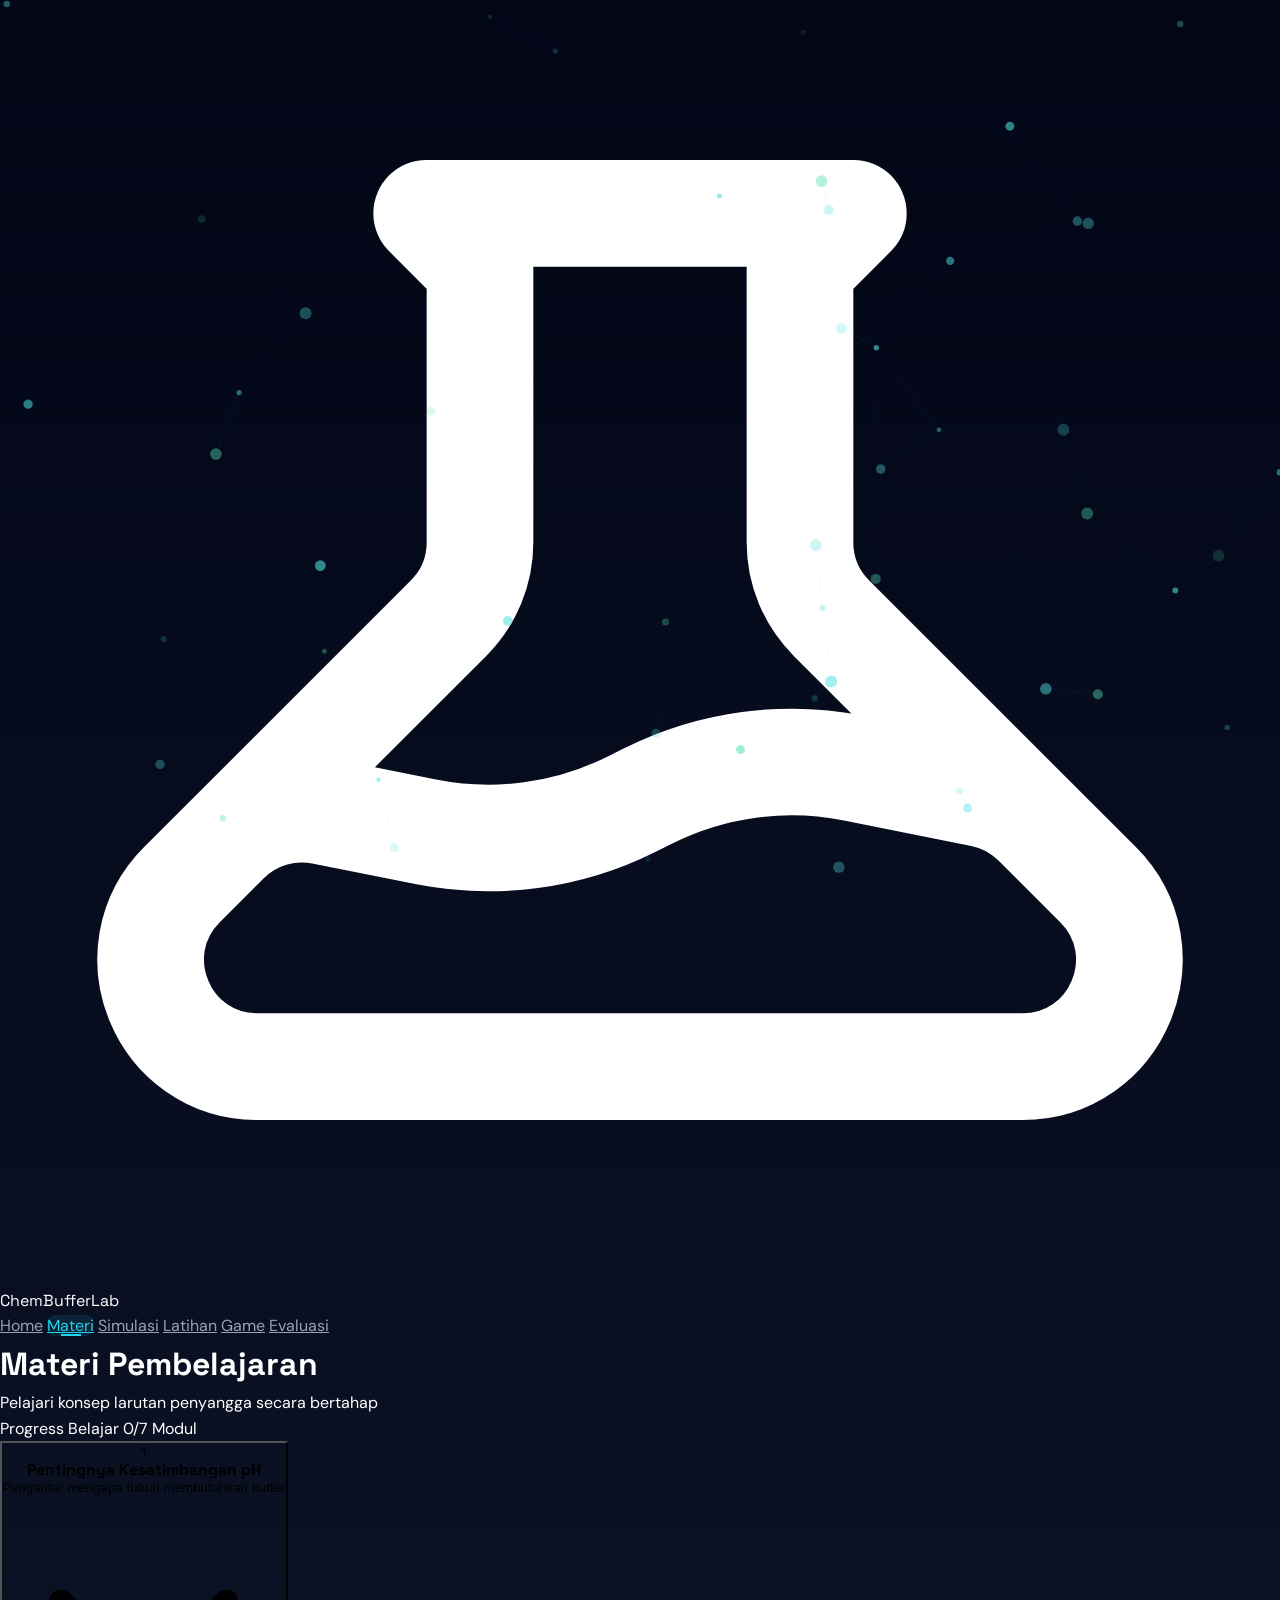
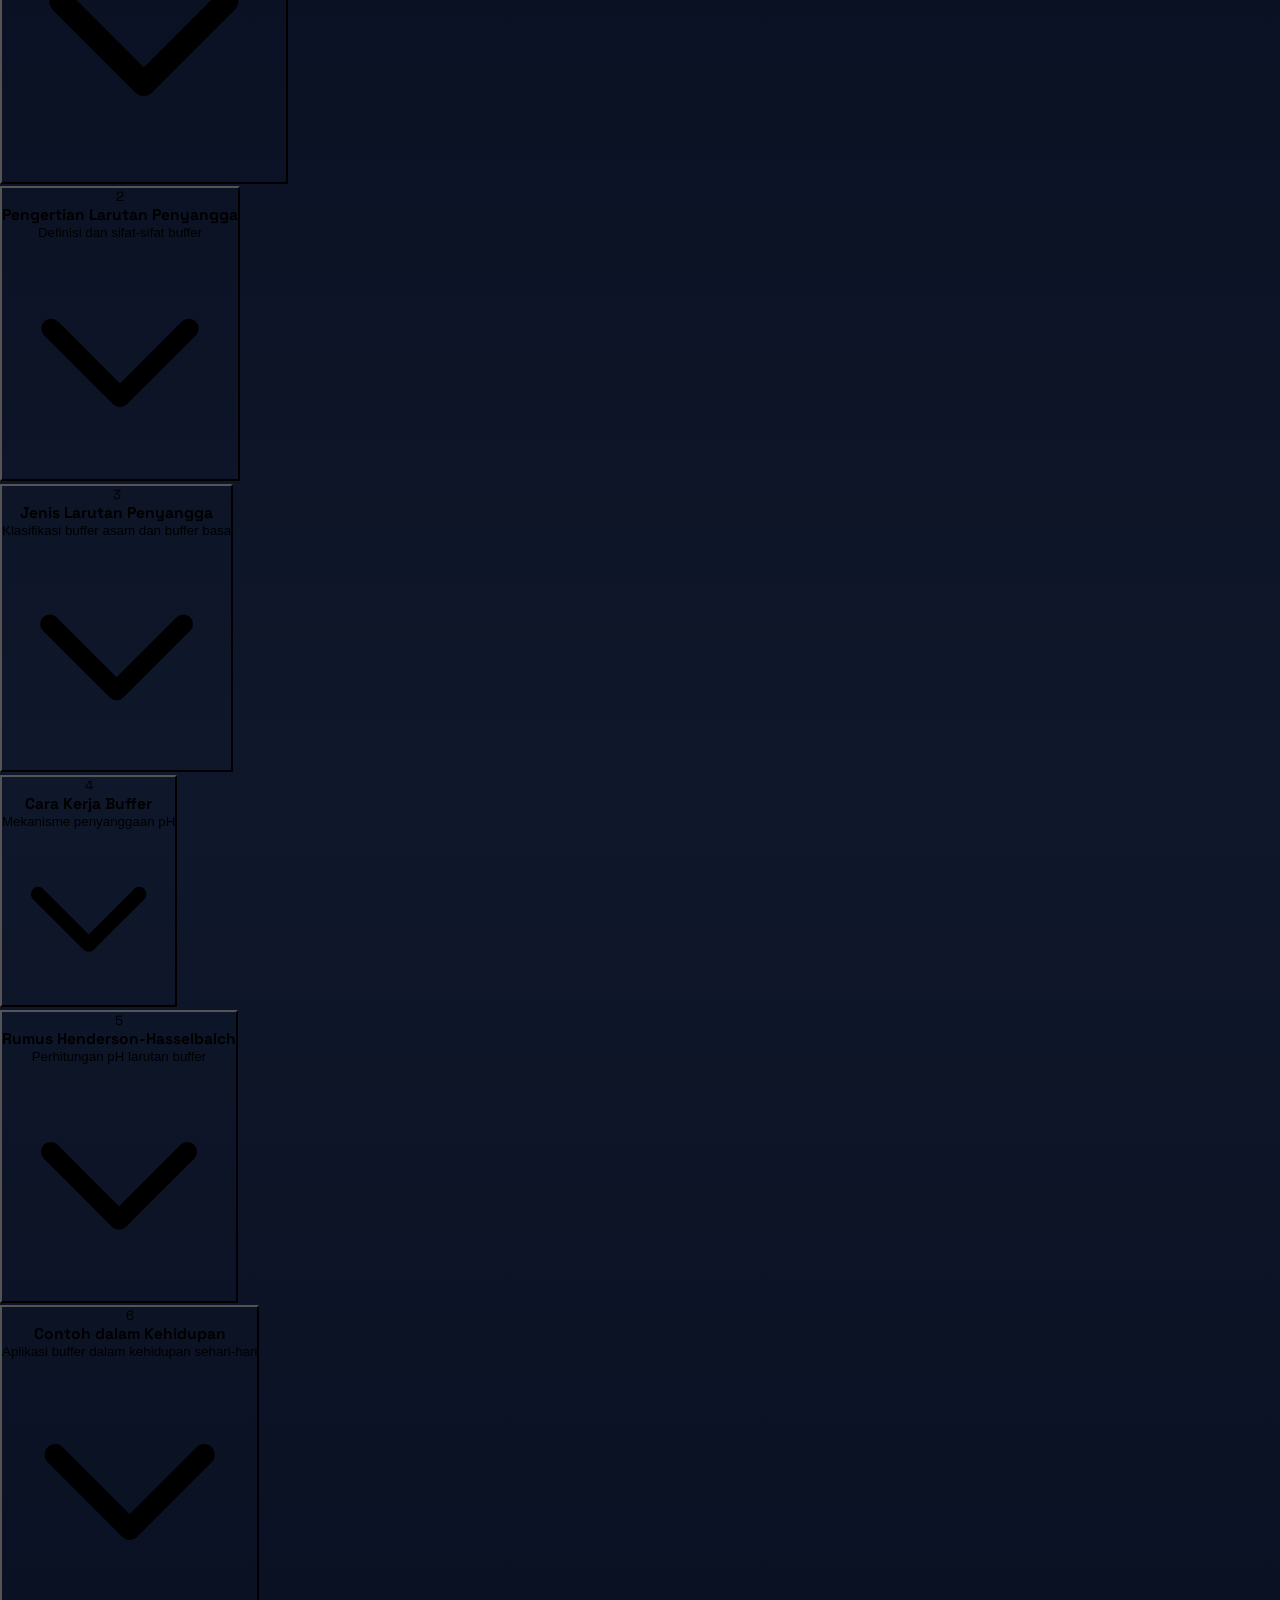
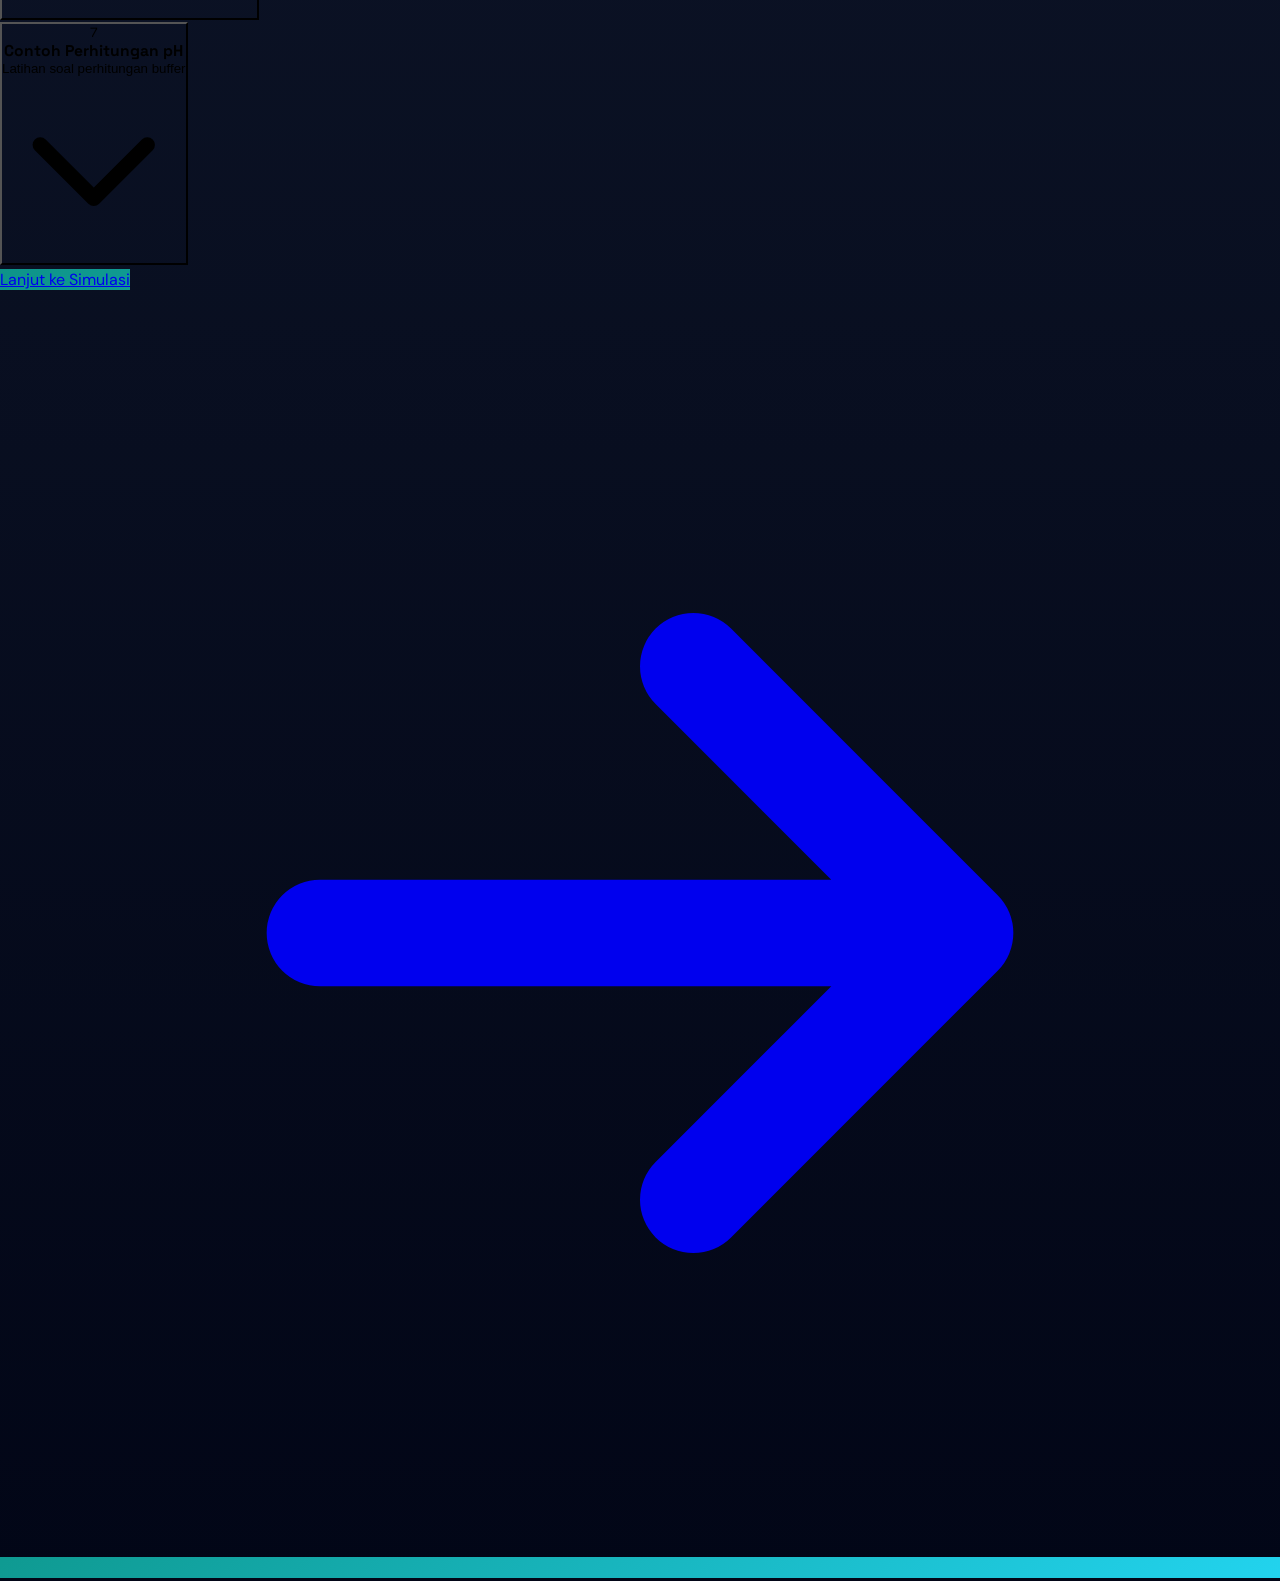
==== materi.html @ 18c6b0d8 "Add files via upload" ====
<!DOCTYPE html>
<html lang="id">
<head>
  <meta charset="UTF-8">
  <meta name="viewport" content="width=device-width, initial-scale=1.0">
  <title>Materi - ChemBufferLab</title>
  <script src="https://cdn.tailwindcss.com"></script>
  <link href="https://fonts.googleapis.com/css2?family=Space+Grotesk:wght@400;500;600;700&family=DM+Sans:wght@400;500;600&display=swap" rel="stylesheet">
  <!-- PATH DIPERBAIKI -->
  <link rel="stylesheet" href="assets/css/style.css">
  <script> tailwind.config = { theme: { extend: { fontFamily: { display: ['Space Grotesk', 'sans-serif'], body: ['DM Sans', 'sans-serif'] }, colors: { primary: '#0d9488', accent: '#22d3ee', dark: '#0f172a', darker: '#020617', card: '#1e293b', muted: '#94a3b8' } } } } </script>
</head>
<body class="min-h-screen">
  <canvas id="particles-canvas"></canvas>
  
  <!-- NAVBAR -->
  <header class="fixed top-0 left-0 right-0 z-50 bg-darker/80 backdrop-blur-xl border-b border-border">
    <nav class="max-w-7xl mx-auto px-4 sm:px-6 lg:px-8">
      <div class="flex items-center justify-between h-16">
        <div class="flex items-center gap-3">
          <div class="w-10 h-10 rounded-lg bg-gradient-to-br from-primary to-accent flex items-center justify-center">
            <svg class="w-6 h-6 text-white" fill="none" stroke="currentColor" viewBox="0 0 24 24"><path stroke-linecap="round" stroke-linejoin="round" stroke-width="2" d="M19.428 15.428a2 2 0 00-1.022-.547l-2.387-.477a6 6 0 00-3.86.517l-.318.158a6 6 0 01-3.86.517L6.05 15.21a2 2 0 00-1.806.547M8 4h8l-1 1v5.172a2 2 0 00.586 1.414l5 5c1.26 1.26.367 3.414-1.415 3.414H4.828c-1.782 0-2.674-2.154-1.414-3.414l5-5A2 2 0 009 10.172V5L8 4z"/></svg>
          </div>
          <span class="font-display font-bold text-xl">ChemBufferLab</span>
        </div>
        <div class="desktop-menu items-center gap-1">
          <a href="index.html" class="nav-link px-4 py-2 text-sm font-medium">Home</a>
          <a href="materi.html" class="nav-link px-4 py-2 text-sm font-medium active">Materi</a>
          <a href="simulasi.html" class="nav-link px-4 py-2 text-sm font-medium">Simulasi</a>
          <a href="latihan.html" class="nav-link px-4 py-2 text-sm font-medium">Latihan</a>
          <a href="game.html" class="nav-link px-4 py-2 text-sm font-medium">Game</a>
          <a href="evaluasi.html" class="nav-link px-4 py-2 text-sm font-medium">Evaluasi</a>
        </div>
        <button id="mobile-menu-btn" class="mobile-menu p-2 rounded-lg hover:bg-card">
          <svg class="w-6 h-6" fill="none" stroke="currentColor" viewBox="0 0 24 24"><path stroke-linecap="round" stroke-linejoin="round" stroke-width="2" d="M4 6h16M4 12h16M4 18h16"/></svg>
        </button>
      </div>
      <div id="mobile-menu" class="hidden pb-4">
        <div class="flex flex-col gap-2">
          <a href="index.html" class="nav-link px-4 py-2 text-sm font-medium text-left">Home</a>
          <a href="materi.html" class="nav-link px-4 py-2 text-sm font-medium text-left active">Materi</a>
          <a href="simulasi.html" class="nav-link px-4 py-2 text-sm font-medium text-left">Simulasi</a>
          <a href="latihan.html" class="nav-link px-4 py-2 text-sm font-medium text-left">Latihan</a>
          <a href="game.html" class="nav-link px-4 py-2 text-sm font-medium text-left">Game</a>
          <a href="evaluasi.html" class="nav-link px-4 py-2 text-sm font-medium text-left">Evaluasi</a>
        </div>
      </div>
    </nav>
  </header>

  <main class="relative z-10 pt-20">
    <div class="max-w-5xl mx-auto px-4 py-10">
      <h1 class="font-display text-3xl sm:text-4xl font-bold mb-2">Materi Pembelajaran</h1>
      <p class="text-muted mb-10">Pelajari konsep larutan penyangga secara bertahap</p>
      
      <!-- Progress -->
      <div class="mb-8">
        <div class="flex justify-between text-sm mb-2">
          <span class="text-muted">Progress Belajar</span>
          <span class="text-accent" id="materi-progress-text">0/7 Modul</span>
        </div>
        <div class="progress-bar h-2">
          <div class="progress-fill" id="materi-progress-bar" style="width: 0%"></div>
        </div>
      </div>
      
      <!-- Accordion Modules -->
      <div class="space-y-4" id="materi-accordion">
        
        <!-- Modul 1 -->
        <div class="accordion-item bg-card rounded-2xl border border-border overflow-hidden">
          <button class="accordion-trigger w-full p-6 text-left flex items-center justify-between" onclick="toggleAccordion(0)">
            <div class="flex items-center gap-4">
              <div class="w-10 h-10 rounded-xl bg-primary/20 flex items-center justify-center font-display font-bold text-primary">1</div>
              <div>
                <h3 class="font-display font-semibold">Pentingnya Kesetimbangan pH</h3>
                <p class="text-sm text-muted">Pengantar mengapa tubuh membutuhkan buffer</p>
              </div>
            </div>
            <svg class="w-5 h-5 text-muted accordion-icon transition-transform" fill="none" stroke="currentColor" viewBox="0 0 24 24"><path stroke-linecap="round" stroke-linejoin="round" stroke-width="2" d="M19 9l-7 7-7-7"/></svg>
          </button>
          <div class="accordion-content">
            <div class="p-6 pt-0 border-t border-border">
              <p class="text-muted mb-4">Tubuh manusia tidak bisa menerima pH yang tiba-tiba naik atau turun drastis akibat larutan asam atau basa. Hal ini berbahaya bagi tubuh bahkan bisa menyebabkan kematian.</p>
              <!-- PATH GAMBAR DIPERBAIKI -->
              <div class="mb-4 rounded-xl overflow-hidden border border-border bg-dark/50">
                <img src="assets/images/phtubuh.jpg" alt="Ilustrasi Keseimbangan pH" class="w-full h-auto object-cover">
              </div>
              <p class="text-muted">Peran larutan penyangga adalah untuk mempertahankan dan menjaga keseimbangan pH tersebut.</p>
            </div>
          </div>
        </div>

        <!-- Modul 2 -->
        <div class="accordion-item bg-card rounded-2xl border border-border overflow-hidden">
          <button class="accordion-trigger w-full p-6 text-left flex items-center justify-between" onclick="toggleAccordion(1)">
            <div class="flex items-center gap-4">
              <div class="w-10 h-10 rounded-xl bg-primary/20 flex items-center justify-center font-display font-bold text-primary">2</div>
              <div>
                <h3 class="font-display font-semibold">Pengertian Larutan Penyangga</h3>
                <p class="text-sm text-muted">Definisi dan sifat-sifat buffer</p>
              </div>
            </div>
            <svg class="w-5 h-5 text-muted accordion-icon transition-transform" fill="none" stroke="currentColor" viewBox="0 0 24 24"><path stroke-linecap="round" stroke-linejoin="round" stroke-width="2" d="M19 9l-7 7-7-7"/></svg>
          </button>
          <div class="accordion-content">
            <div class="p-6 pt-0 border-t border-border">
              <p class="text-muted mb-4">Larutan penyangga adalah larutan yang pH-nya relatif tetap dan tidak berubah secara signifikan meskipun ditambahkan sedikit asam kuat, basa kuat, atau diencerkan.</p>
              <!-- PATH GAMBAR DIPERBAIKI -->
              <div class="mb-4 rounded-xl overflow-hidden border border-border bg-dark/50">
                 <img src="assets/images/grafik.png" alt="Grafik Perubahan pH" class="w-full h-auto object-cover">
              </div>
            </div>
          </div>
        </div>

        <!-- Modul 3 -->
        <div class="accordion-item bg-card rounded-2xl border border-border overflow-hidden">
          <button class="accordion-trigger w-full p-6 text-left flex items-center justify-between" onclick="toggleAccordion(2)">
            <div class="flex items-center gap-4">
              <div class="w-10 h-10 rounded-xl bg-primary/20 flex items-center justify-center font-display font-bold text-primary">3</div>
              <div>
                <h3 class="font-display font-semibold">Jenis Larutan Penyangga</h3>
                <p class="text-sm text-muted">Klasifikasi buffer asam dan buffer basa</p>
              </div>
            </div>
            <svg class="w-5 h-5 text-muted accordion-icon transition-transform" fill="none" stroke="currentColor" viewBox="0 0 24 24"><path stroke-linecap="round" stroke-linejoin="round" stroke-width="2" d="M19 9l-7 7-7-7"/></svg>
          </button>
          <div class="accordion-content">
            <div class="p-6 pt-0 border-t border-border">
              <div class="space-y-4">
                <!-- Penyangga Asam -->
                <div class="p-4 rounded-xl bg-dark border border-border">
                  <div class="flex flex-col md:flex-row gap-4">
                    <div class="flex-1">
                      <h5 class="font-semibold text-green-400 mb-2">1. Larutan Penyangga Asam</h5>
                      <p class="text-sm text-muted mb-2">Terdiri dari asam lemah dan basa konjugatnya.</p>
                      <div class="flex flex-wrap gap-2 mb-2">
                        <span class="px-3 py-1 rounded-full bg-card text-xs font-mono">CH₃COOH + CH₃COONa</span>
                      </div>
                    </div>
                    <!-- PATH GAMBAR DIPERBAIKI -->
                    <div class="w-full md:w-40 h-28 rounded-lg overflow-hidden border border-border flex-shrink-0 bg-slate-800">
                       <img src="assets/images/asamasetat.jpg" alt="Struktur Asam Asetat" class="w-full h-full object-contain">
                    </div>
                  </div>
                </div>
                <!-- Penyangga Basa -->
                <div class="p-4 rounded-xl bg-dark border border-border">
                  <div class="flex flex-col md:flex-row gap-4">
                    <div class="flex-1">
                      <h5 class="font-semibold text-blue-400 mb-2">2. Larutan Penyangga Basa</h5>
                      <p class="text-sm text-muted mb-2">Terdiri dari basa lemah dan asam konjugatnya.</p>
                      <div class="flex flex-wrap gap-2 mb-2">
                        <span class="px-3 py-1 rounded-full bg-card text-xs font-mono">NH₃ + NH₄Cl</span>
                      </div>
                    </div>
                    <!-- PATH GAMBAR DIPERBAIKI -->
                    <div class="w-full md:w-40 h-28 rounded-lg overflow-hidden border border-border flex-shrink-0 bg-slate-800">
                       <img src="assets/images/amonia.jpg" alt="Struktur Amonia" class="w-full h-full object-contain">
                    </div>
                  </div>
                </div>
              </div>
            </div>
          </div>
        </div>
        
        <!-- Modul 4 -->
        <div class="accordion-item bg-card rounded-2xl border border-border overflow-hidden">
          <button class="accordion-trigger w-full p-6 text-left flex items-center justify-between" onclick="toggleAccordion(3)">
            <div class="flex items-center gap-4">
              <div class="w-10 h-10 rounded-xl bg-primary/20 flex items-center justify-center font-display font-bold text-primary">4</div>
              <div><h3 class="font-display font-semibold">Cara Kerja Buffer</h3><p class="text-sm text-muted">Mekanisme penyanggaan pH</p></div>
            </div>
            <svg class="w-5 h-5 text-muted accordion-icon transition-transform" fill="none" stroke="currentColor" viewBox="0 0 24 24"><path stroke-linecap="round" stroke-linejoin="round" stroke-width="2" d="M19 9l-7 7-7-7"/></svg>
          </button>
          <div class="accordion-content">
            <div class="p-6 pt-0 border-t border-border">
              <p class="text-muted mb-4">Larutan penyangga mengandung komponen yang dapat bereaksi dengan penambahan asam (H⁺) maupun basa (OH⁻).</p>
              <!-- PATH GAMBAR DIPERBAIKI -->
              <div class="mb-6 rounded-xl overflow-hidden border border-border bg-dark/50">
                 <img src="assets/images/gambar bufferi.jpg" alt="Mekanisme Reaksi Buffer" class="w-full h-auto object-contain p-2">
              </div>
              <div class="space-y-4">
                <div class="p-3 rounded-lg bg-red-500/10 border border-red-500/30">
                  <h5 class="font-semibold text-red-400 text-sm mb-1">Reaksi dengan Asam (H⁺):</h5>
                  <code class="text-xs text-accent">CH₃COO⁻ + H⁺ → CH₃COOH</code>
                </div>
                <div class="p-3 rounded-lg bg-blue-500/10 border border-blue-500/30">
                  <h5 class="font-semibold text-blue-400 text-sm mb-1">Reaksi dengan Basa (OH⁻):</h5>
                  <code class="text-xs text-accent">CH₃COOH + OH⁻ → CH₃COO⁻ + H₂O</code>
                </div>
              </div>
            </div>
          </div>
        </div>

        <!-- Modul 5 -->
        <div class="accordion-item bg-card rounded-2xl border border-border overflow-hidden">
          <button class="accordion-trigger w-full p-6 text-left flex items-center justify-between" onclick="toggleAccordion(4)">
            <div class="flex items-center gap-4">
              <div class="w-10 h-10 rounded-xl bg-primary/20 flex items-center justify-center font-display font-bold text-primary">5</div>
              <div><h3 class="font-display font-semibold">Rumus Henderson-Hasselbalch</h3><p class="text-sm text-muted">Perhitungan pH larutan buffer</p></div>
            </div>
            <svg class="w-5 h-5 text-muted accordion-icon transition-transform" fill="none" stroke="currentColor" viewBox="0 0 24 24"><path stroke-linecap="round" stroke-linejoin="round" stroke-width="2" d="M19 9l-7 7-7-7"/></svg>
          </button>
          <div class="accordion-content">
            <div class="p-6 pt-0 border-t border-border">
              <div class="p-4 rounded-xl bg-gradient-to-r from-primary/20 to-accent/20 border border-accent/30 mb-6 text-center">
                <p class="font-display text-xl md:text-2xl font-bold text-accent">pH = pKa + log ([A⁻]/[HA])</p>
              </div>
              <!-- PATH GAMBAR DIPERBAIKI -->
              <div class="mb-6 rounded-xl overflow-hidden border border-border bg-dark/50">
                 <img src="assets/images/henderson.jpg" alt="Rumus Henderson-Hasselbalch" class="w-full h-auto object-contain">
              </div>
            </div>
          </div>
        </div>

        <!-- Modul 6 -->
        <div class="accordion-item bg-card rounded-2xl border border-border overflow-hidden">
          <button class="accordion-trigger w-full p-6 text-left flex items-center justify-between" onclick="toggleAccordion(5)">
            <div class="flex items-center gap-4">
              <div class="w-10 h-10 rounded-xl bg-primary/20 flex items-center justify-center font-display font-bold text-primary">6</div>
              <div>
                <h3 class="font-display font-semibold">Contoh dalam Kehidupan</h3>
                <p class="text-sm text-muted">Aplikasi buffer dalam kehidupan sehari-hari</p>
              </div>
            </div>
            <svg class="w-5 h-5 text-muted accordion-icon transition-transform" fill="none" stroke="currentColor" viewBox="0 0 24 24"><path stroke-linecap="round" stroke-linejoin="round" stroke-width="2" d="M19 9l-7 7-7-7"/></svg>
          </button>
          <div class="accordion-content">
            <div class="p-6 pt-0 border-t border-border">
              <div class="space-y-4">
                <div class="p-4 rounded-xl bg-dark border border-border">
                  <div class="flex flex-col md:flex-row gap-4 items-center">
                    <div class="w-full md:w-32 h-24 rounded-lg overflow-hidden border border-border flex-shrink-0">
                       <!-- PATH GAMBAR DIPERBAIKI -->
                       <img src="assets/images/shampo.jpg" alt="Contoh Shampo" class="w-full h-full object-cover">
                    </div>
                    <div>
                      <h5 class="font-semibold text-purple-400 mb-1">Produk Harian (Shampo)</h5>
                      <p class="text-sm text-muted">Menjaga pH shampo di rentang 4,5 - 6,0 agar sesuai dengan pH kulit kepala.</p>
                    </div>
                  </div>
                </div>
                
                <div class="p-4 rounded-xl bg-dark border border-border">
                  <div class="flex flex-col md:flex-row gap-4 items-center">
                    <div class="w-full md:w-32 h-24 rounded-lg overflow-hidden border border-border flex-shrink-0">
                       <!-- PATH GAMBAR DIPERBAIKI -->
                       <img src="assets/images/seldarah.jpg" alt="Darah Manusia" class="w-full h-full object-cover">
                    </div>
                    <div>
                      <h5 class="font-semibold text-red-400 mb-1">Dalam Darah Manusia</h5>
                      <p class="text-sm text-muted">Mengandung sistem penyangga karbonat, hemoglobin, dan fosfat.</p>
                    </div>
                  </div>
                </div>
              </div>
            </div>
          </div>
        </div>

        <!-- Modul 7 -->
        <div class="accordion-item bg-card rounded-2xl border border-border overflow-hidden">
          <button class="accordion-trigger w-full p-6 text-left flex items-center justify-between" onclick="toggleAccordion(6)">
            <div class="flex items-center gap-4">
              <div class="w-10 h-10 rounded-xl bg-primary/20 flex items-center justify-center font-display font-bold text-primary">7</div>
              <div><h3 class="font-display font-semibold">Contoh Perhitungan pH</h3><p class="text-sm text-muted">Latihan soal perhitungan buffer</p></div>
            </div>
            <svg class="w-5 h-5 text-muted accordion-icon transition-transform" fill="none" stroke="currentColor" viewBox="0 0 24 24"><path stroke-linecap="round" stroke-linejoin="round" stroke-width="2" d="M19 9l-7 7-7-7"/></svg>
          </button>
          <div class="accordion-content">
            <div class="p-6 pt-0 border-t border-border">
              <div class="p-4 rounded-xl bg-dark border border-border mb-4">
                <p class="text-sm">Larutan buffer dibuat dari 100 mL CH₃COOH 0.1 M dan 100 mL CH₃COONa 0.1 M. Jika Ka CH₃COOH = 1.8 x 10<sup>-5</sup>, hitung pH larutan!</p>
              </div>
              <div class="space-y-3 text-sm">
                <div class="p-3 rounded-lg bg-card"><p>1. Hitung pKa:</p><code class="text-accent">pKa = -log(1.8 x 10⁻⁵) = 4.74</code></div>
                <div class="p-3 rounded-lg bg-card"><p>2. Perbandingan konsentrasi:</p><code class="text-accent">[A⁻]/[HA] = 0.1/0.1 = 1</code></div>
                <div class="p-3 rounded-lg bg-card"><p>3. Hitung pH:</p><code class="text-accent">pH = 4.74 + log(1) = 4.74</code></div>
              </div>
            </div>
          </div>
        </div>
      </div>
      
      <div class="mt-10 flex justify-end">
        <a href="simulasi.html" class="btn-primary px-8 py-4 rounded-xl font-semibold text-white flex items-center gap-2">
          Lanjut ke Simulasi
          <svg class="w-5 h-5" fill="none" stroke="currentColor" viewBox="0 0 24 24"><path stroke-linecap="round" stroke-linejoin="round" stroke-width="2" d="M13 7l5 5m0 0l-5 5m5-5H6"/></svg>
        </a>
      </div>
    </div>
  </main>

  <!-- PATH DIPERBAIKI -->
  <script src="assets/js/main.js"></script>
  <script>
    // Inline script logic
    let completedModules = new Set();
    function toggleAccordion(index) {
      const items = document.querySelectorAll('.accordion-item');
      const content = items[index].querySelector('.accordion-content');
      const icon = items[index].querySelector('.accordion-icon');
      items.forEach((item, i) => {
        if (i !== index) {
          item.querySelector('.accordion-content').classList.remove('open');
          item.querySelector('.accordion-icon').style.transform = 'rotate(0deg)';
        }
      });
      content.classList.toggle('open');
      icon.style.transform = content.classList.contains('open') ? 'rotate(180deg)' : 'rotate(0deg)';
      if (content.classList.contains('open')) {
        completedModules.add(index);
        updateMateriProgress();
      }
    }
    function updateMateriProgress() {
      const progress = (completedModules.size / 7) * 100;
      document.getElementById('materi-progress-bar').style.width = progress + '%';
      document.getElementById('materi-progress-text').textContent = completedModules.size + '/7 Modul';
    }
  </script>
</body>
</html>
---- assets/css/style.css ----
/* ========================================
   ChemBufferLab - CSS Stylesheet
   ======================================== */

/* CSS Variables */
:root {
  --primary: #0d9488;
  --primary-light: #14b8a6;
  --accent: #22d3ee;
  --accent-glow: rgba(34, 211, 238, 0.3);
  --dark: #0f172a;
  --darker: #020617;
  --card: #1e293b;
  --muted: #94a3b8;
  --border: #334155;
  --white: #ffffff;
  --gradient-primary: linear-gradient(135deg, #0d9488 0%, #22d3ee 100%);
  --gradient-dark: linear-gradient(180deg, #020617 0%, #0f172a 50%, #020617 100%);
}

/* Base Styles */
*, *::before, *::after { box-sizing: border-box; margin: 0; padding: 0; }
html { scroll-behavior: smooth; }
body {
  font-family: 'DM Sans', sans-serif;
  background: var(--gradient-dark);
  color: var(--white);
  line-height: 1.6;
  overflow-x: hidden;
}
::selection { background: var(--primary); color: var(--white); }

/* Scrollbar */
::-webkit-scrollbar { width: 8px; }
::-webkit-scrollbar-track { background: var(--darker); }
::-webkit-scrollbar-thumb { background: var(--border); border-radius: 4px; }
::-webkit-scrollbar-thumb:hover { background: var(--primary); }

/* Canvas Background */
#particles-canvas {
  position: fixed;
  top: 0; left: 0;
  width: 100%; height: 100%;
  z-index: 0;
  pointer-events: none;
}

/* Typography */
.font-display { font-family: 'Space Grotesk', sans-serif; }
h1, h2, h3, h4, h5, h6 { font-family: 'Space Grotesk', sans-serif; font-weight: 700; }

/* Navigation */
.border-border { border-color: var(--border); }
.nav-link {
  position: relative;
  color: var(--muted);
  border-radius: 8px;
  transition: all 0.3s ease;
}
.nav-link:hover { color: var(--white); background: rgba(255, 255, 255, 0.05); }
.nav-link.active { color: var(--accent); background: rgba(34, 211, 238, 0.1); }
.nav-link.active::after {
  content: '';
  position: absolute;
  bottom: 0; left: 50%;
  transform: translateX(-50%);
  width: 20px; height: 2px;
  background: var(--accent);
}

/* Mobile Menu */
.mobile-menu { display: none; }
@media (max-width: 768px) {
  .desktop-menu { display: none !important; }
  .mobile-menu { display: flex; }
}
@media (min-width: 769px) {
  #mobile-menu { display: none !important; }
}

/* Buttons */
.btn-primary {
  background: var(--gradient-primary);
  border: none;
  cursor: pointer;
  transition: all 0.3s ease;
  position: relative;
  overflow: hidden;
}
.btn-primary:hover {
  transform: translateY(-2px);
  box-shadow: 0 10px 30px rgba(13, 148, 136, 0.4);
}
.btn-secondary {
  background: transparent;
  border: 1px solid var(--border);
  color: var(--white);
  cursor: pointer;
  transition: all 0.3s ease;
}
.btn-secondary:hover {
  border-color: var(--accent);
  color: var(--accent);
  background: rgba(34, 211, 238, 0.1);
}

/* Progress Bar */
.progress-bar {
  width: 100%;
  background: var(--border);
  border-radius: 999px;
  overflow: hidden;
}
.progress-fill {
  height: 100%;
  background: var(--gradient-primary);
  border-radius: 999px;
  transition: width 0.5s cubic-bezier(0.4, 0, 0.2, 1);
}

/* Accordion (Materi) */
.accordion-item { transition: all 0.3s ease; }
.accordion-item:hover { border-color: rgba(34, 211, 238, 0.3); }
.accordion-trigger {
  cursor: pointer;
  background: transparent;
  transition: background 0.2s ease;
}
.accordion-trigger:hover { background: rgba(255, 255, 255, 0.03); }
.accordion-content {
  max-height: 0;
  overflow: hidden;
  transition: max-height 0.4s cubic-bezier(0.4, 0, 0.2, 1), opacity 0.3s ease;
  opacity: 0;
}
.accordion-content.open {
  max-height: 2000px;
  opacity: 1;
}
.accordion-icon { transition: transform 0.3s ease; }
.accordion-icon.rotated { transform: rotate(180deg); }

/* Beaker Animation (Home) */
.beaker {
  width: 200px; height: 280px;
  background: rgba(255, 255, 255, 0.05);
  border: 3px solid rgba(255, 255, 255, 0.2);
  border-radius: 0 0 40px 40px;
  position: relative;
  overflow: hidden;
  backdrop-filter: blur(10px);
}
.liquid {
  position: absolute;
  bottom: 0; left: 0; right: 0;
  height: 70%;
  border-radius: 0 0 37px 37px;
  transition: background 0.5s ease;
  animation: liquidWave 3s ease-in-out infinite;
}
.bubble {
  position: absolute;
  background: rgba(255, 255, 255, 0.4);
  border-radius: 50%;
  animation: bubbleRise 3s ease-in-out infinite;
}

@keyframes liquidWave { 0%, 100% { transform: translateY(0); } 50% { transform: translateY(-5px); } }
@keyframes bubbleRise { 0% { transform: translateY(0) scale(1); opacity: 0; } 10% { opacity: 1; } 100% { transform: translateY(-180px) scale(0.5); opacity: 0; } }

/* Feature Cards */
.feature-card {
  background: rgba(30, 41, 59, 0.5);
  backdrop-filter: blur(10px);
  transition: all 0.4s ease;
  text-decoration: none;
  color: inherit;
  display: block;
}
.feature-card:hover {
  transform: translateY(-8px);
  border-color: var(--primary);
  box-shadow: 0 20px 40px rgba(0, 0, 0, 0.3);
}

/* Quiz/Option Styles */
.quiz-option {
  background: rgba(255, 255, 255, 0.03);
  border: 2px solid var(--border);
  border-radius: 12px;
  padding: 16px 20px;
  cursor: pointer;
  transition: all 0.3s ease;
}
.quiz-option:hover { border-color: var(--primary); background: rgba(13, 148, 136, 0.1); }
.quiz-option.selected { border-color: var(--accent); background: rgba(34, 211, 238, 0.1); }
.quiz-option.correct { border-color: #22c55e; background: rgba(34, 197, 94, 0.15); }
.quiz-option.incorrect { border-color: #ef4444; background: rgba(239, 68, 68, 0.15); }

/* Inputs & Selects */
input, select {
  background: rgba(255, 255, 255, 0.05);
  border: 1px solid var(--border);
  border-radius: 12px;
  padding: 12px 16px;
  color: var(--white);
  font-family: 'DM Sans', sans-serif;
  transition: all 0.3s ease;
}
input:focus, select:focus {
  outline: none;
  border-color: var(--accent);
}

/* Slider Custom */
input[type="range"] {
  -webkit-appearance: none;
  height: 6px;
  background: var(--border);
  border-radius: 3px;
  padding: 0;
}
input[type="range"]::-webkit-slider-thumb {
  -webkit-appearance: none;
  width: 20px; height: 20px;
  background: var(--gradient-primary);
  border-radius: 50%;
  cursor: pointer;
  box-shadow: 0 2px 10px rgba(13, 148, 136, 0.4);
}

/* Utility */
.text-gradient {
  background: var(--gradient-primary);
  -webkit-background-clip: text;
  -webkit-text-fill-color: transparent;
}

/* Responsive & Reduced Motion */
@media (prefers-reduced-motion: reduce) {
  *, *::before, *::after {
    animation-duration: 0.01ms !important;
    transition-duration: 0.01ms !important;
  }
}
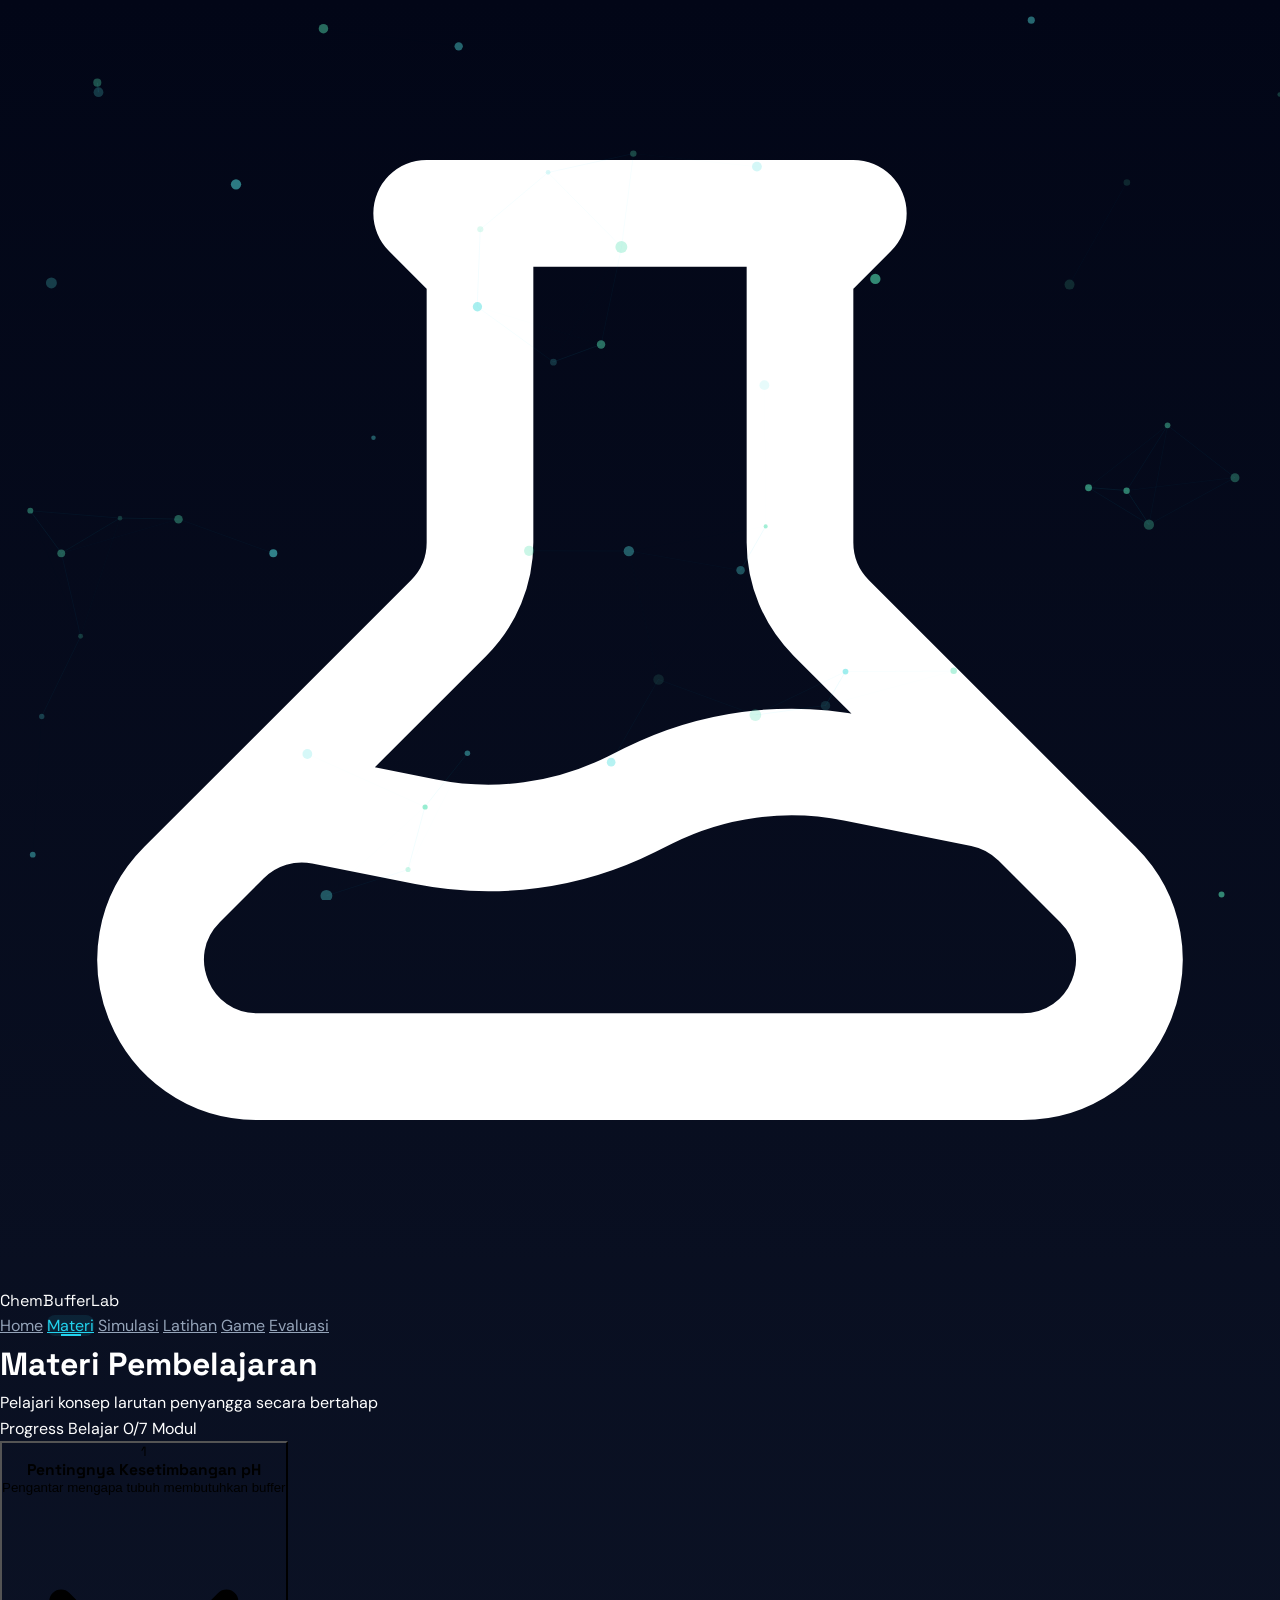
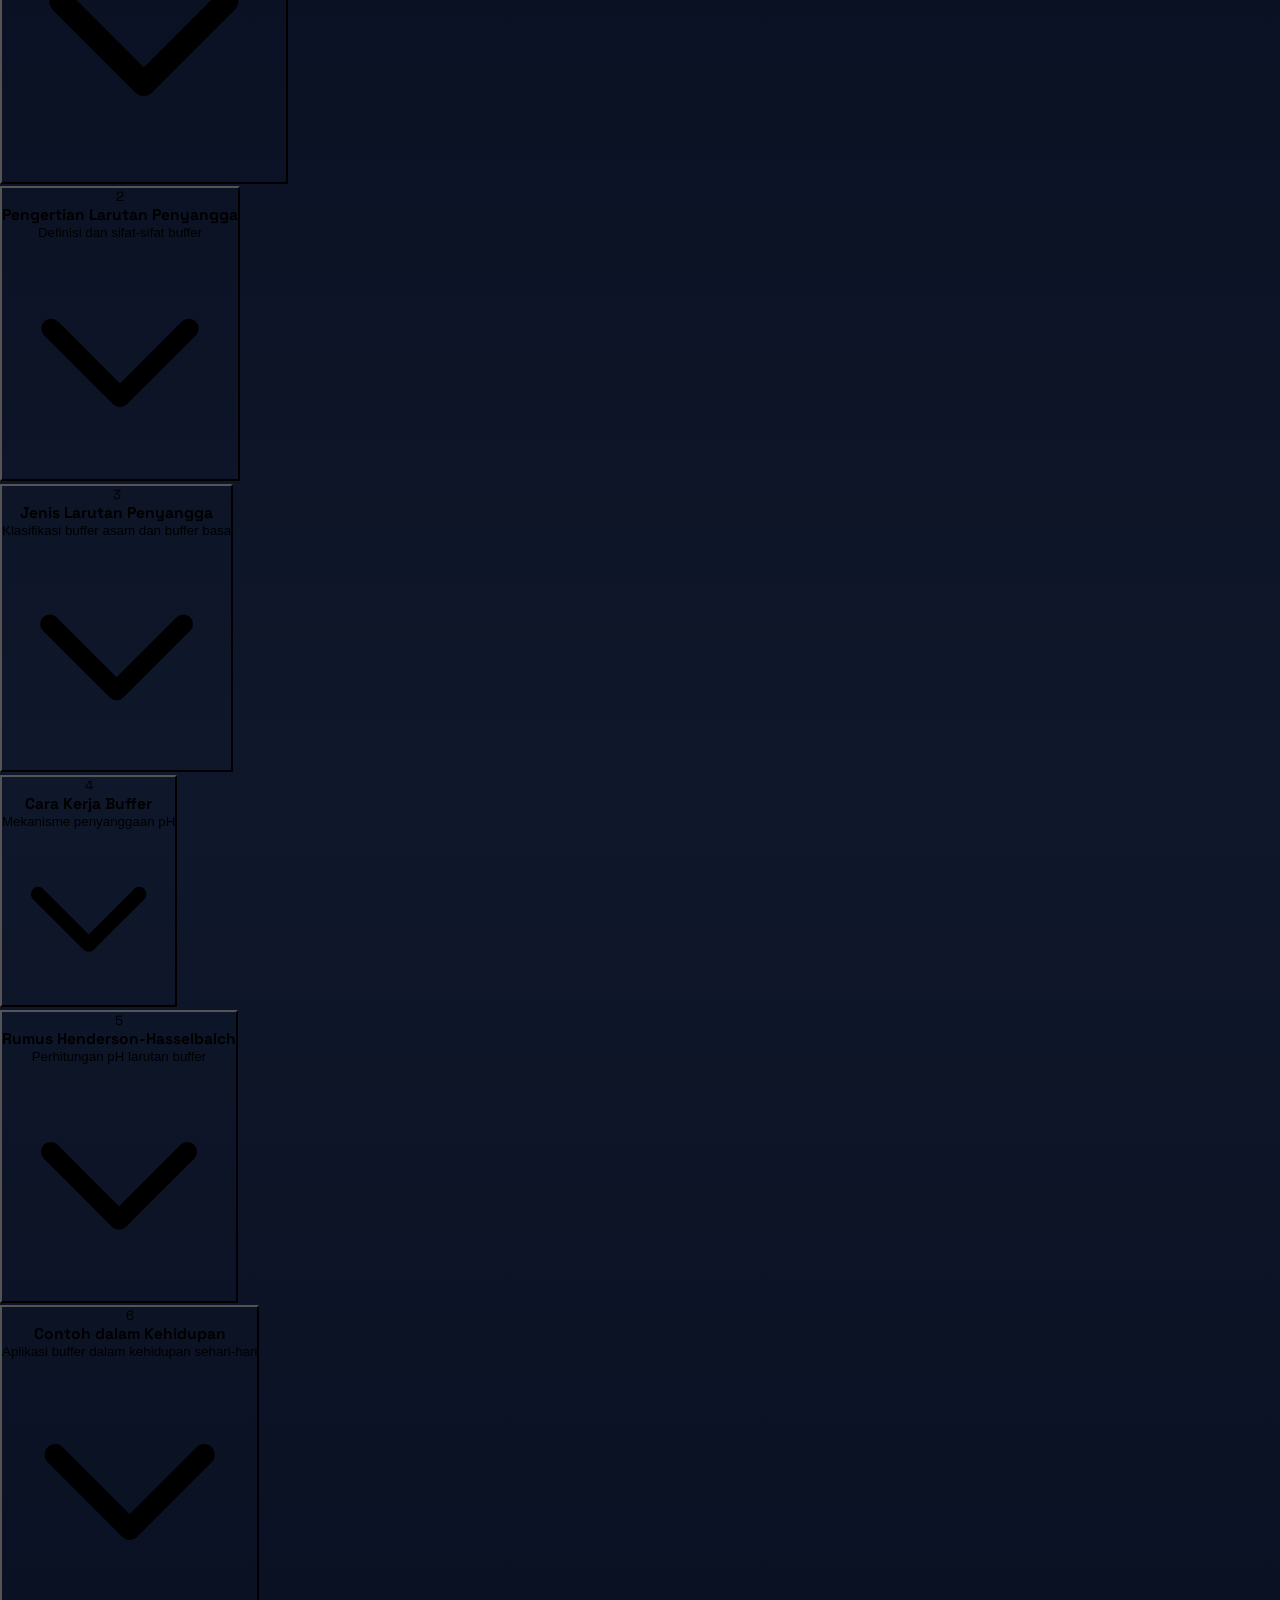
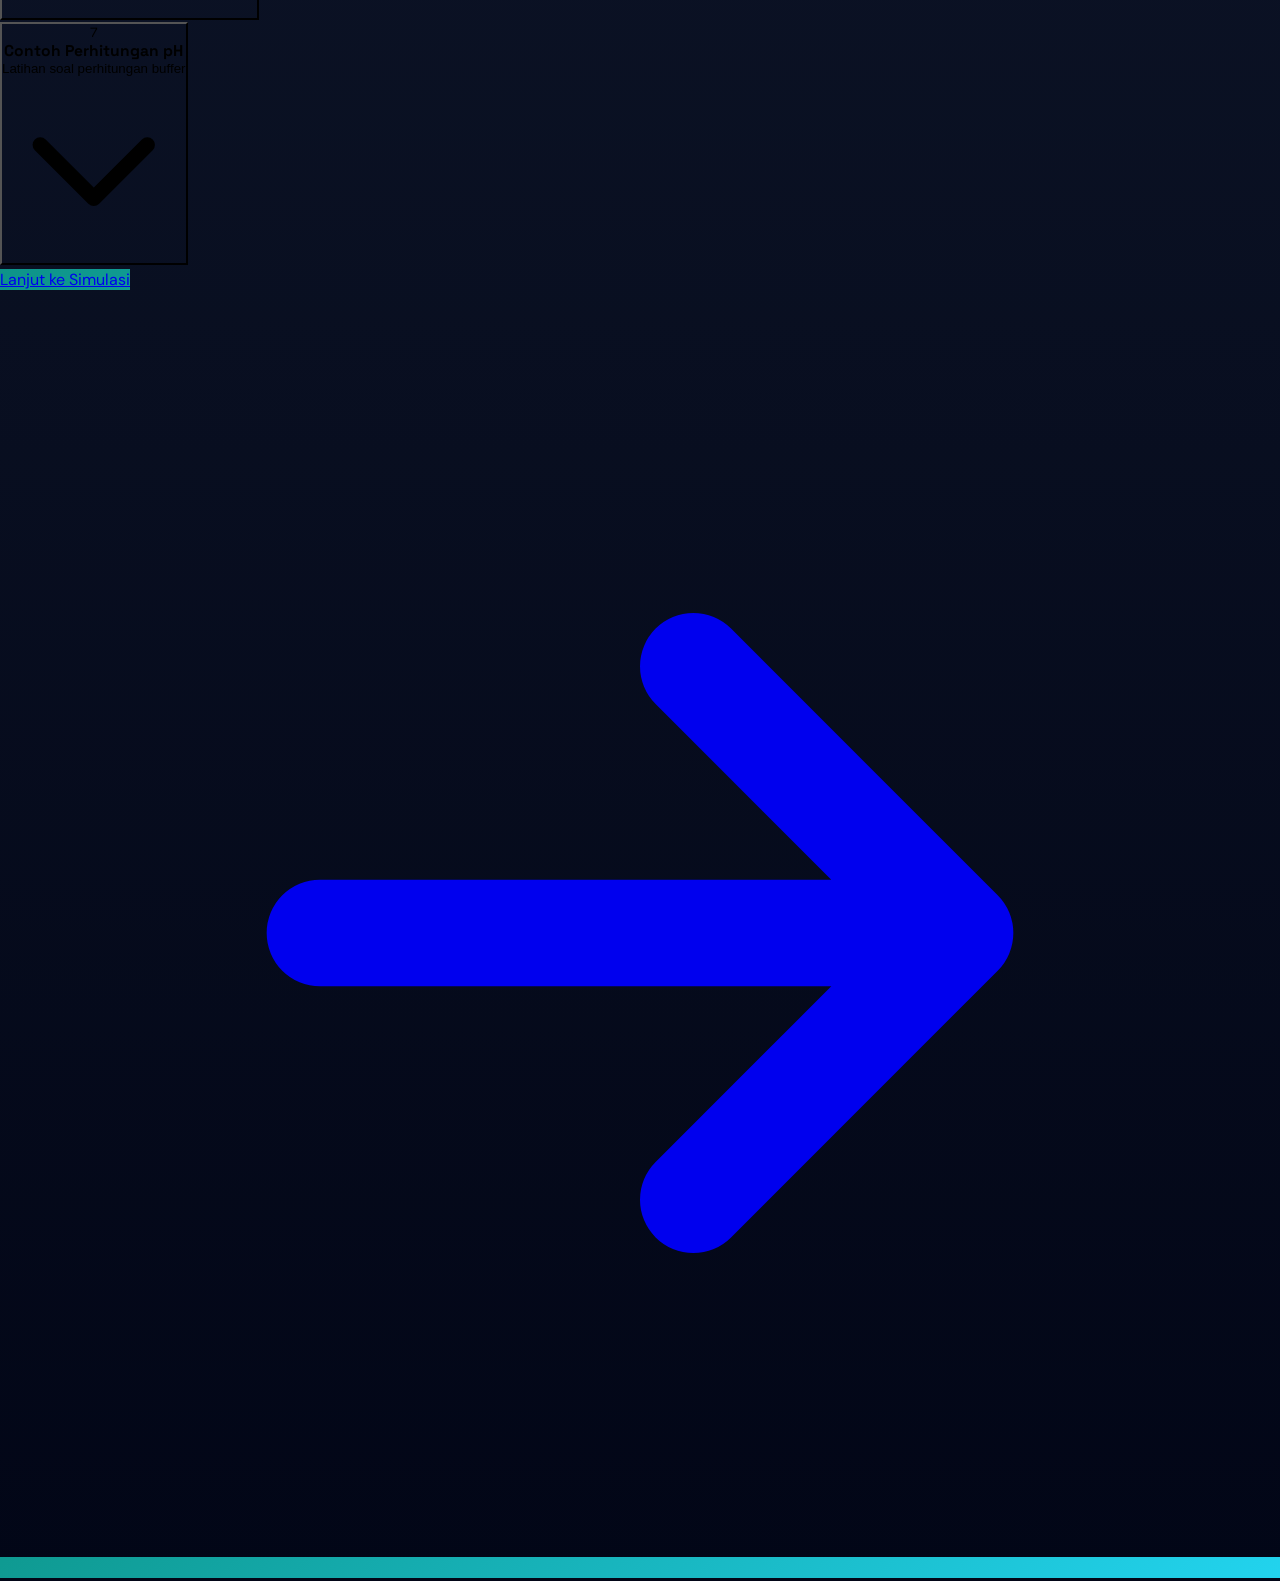
==== commit e2cea581: "Update materi.html" ====
--- a/materi.html
+++ b/materi.html
@@ -325,4 +325,4 @@
     }
   </script>
 </body>
-</html>+</html>
